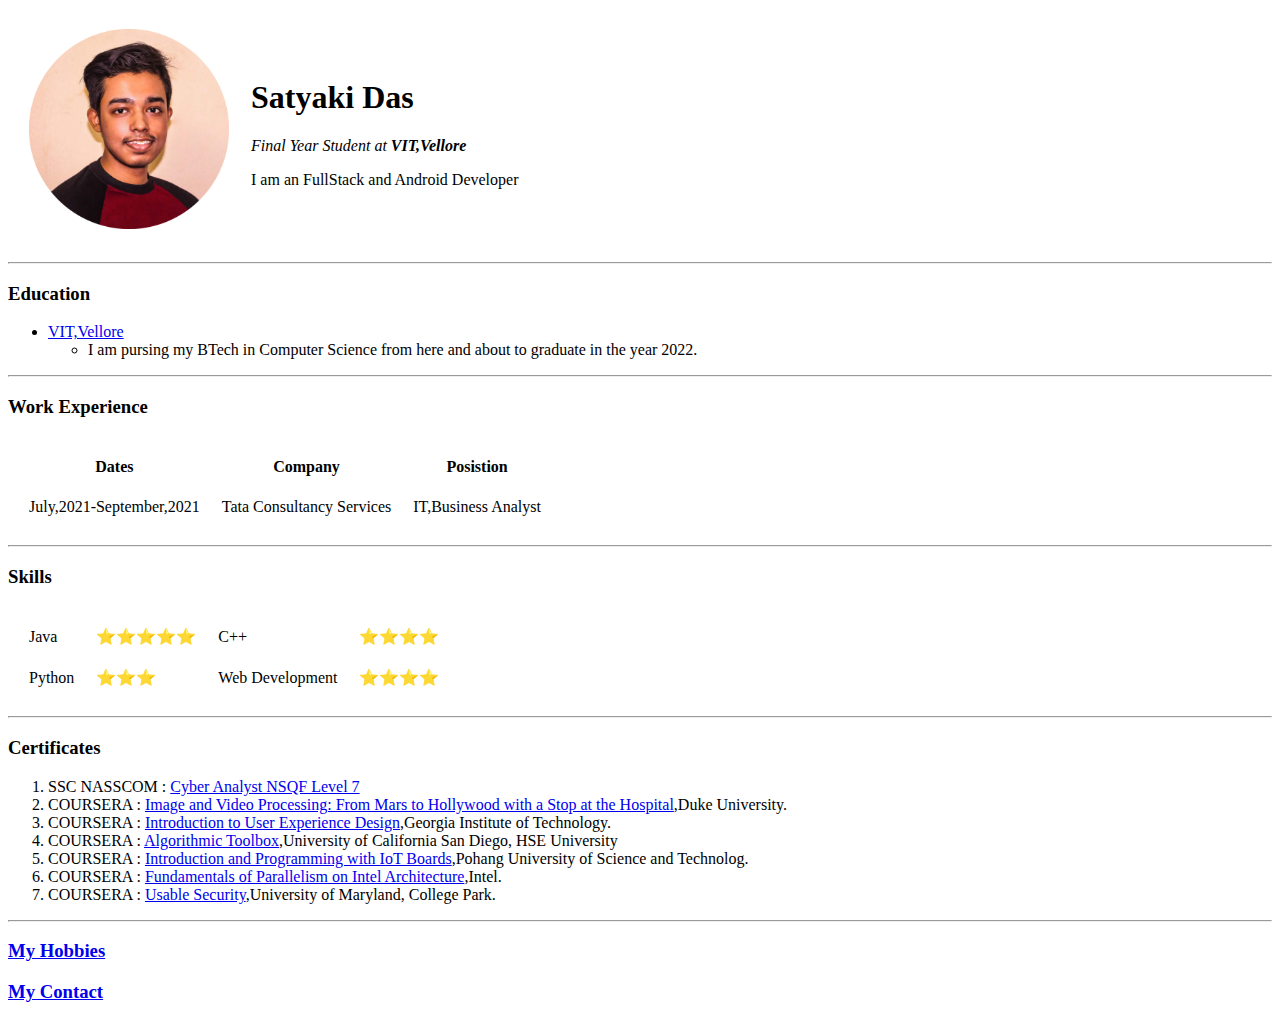
==== index.html @ ef8323fb "Intial cv files" ====
<!DOCTYPE html>
<html lang="en" dir="ltr">

<head>
  <meta charset="utf-8">
  <title>Satyaki's Personal Site</title>
</head>

<body>
  <table cellspacing=20>
    <tr>
      <td><img src="My Pic.png" alt="My Profile Pic" width="200" height="200"></td>
      <td><h1>Satyaki Das</h1>
      <p><em>Final Year Student at <strong>VIT,Vellore</strong></em></p>
      <p>I am an FullStack and Android Developer</p></td>


    </tr>
  </table>

  <hr>
  <h3>Education</h3>
  <ul>
    <li><a href="https://vit.ac.in/">VIT,Vellore</a></li>
    <ul>
      <li>I am pursing my BTech in Computer Science from here and about to graduate in the year 2022.</li>
    </ul>

  </ul>
  <hr>
  <h3>Work Experience</h3>
  <table cellspacing=20>
    <thead>
      <th>Dates</th>
      <th>Company</th>
      <th>Posistion</th>
    </thead>
    <tbody>
      <tr>
        <td>July,2021-September,2021</td>
        <td>Tata Consultancy Services</td>
        <td>IT,Business Analyst</td>
      </tr>
    </tbody>


  </table>
  <hr>
  <h3>Skills</h3>
  <table cellspacing=20>
    <tr>
      <td>Java</td>
      <td>⭐⭐⭐⭐⭐</td>
      <td>C++</td>
      <td>⭐⭐⭐⭐</td>
    </tr>
    <tr>
      <td>Python</td>
      <td>⭐⭐⭐</td>
      <td>Web Development</td>
      <td>⭐⭐⭐⭐</td>
    </tr>
  </table>
  <hr>
  <h3>Certificates</h3>
  <ol>
    <li>SSC NASSCOM : <a href="https://www.linkedin.com/posts/satyaki-das-3420911a0_connections-security-opportunity-activity-6847129995106770945-0iAg">Cyber Analyst NSQF Level 7</a></li>
    <li>COURSERA : <a href="https://coursera.org/share/3985cdfd80720d444b5503b0cc5a2d04">Image and Video Processing: From Mars to Hollywood with a Stop at the Hospital</a>,Duke University.</li>
    <li>COURSERA : <a href="https://coursera.org/share/77d1661758a91016e24d85b051d3ff81">Introduction to User Experience Design</a>,Georgia Institute of Technology.</li>
    <li>COURSERA : <a href="https://coursera.org/share/06041c26bf44059c05a782fed919bb78">Algorithmic Toolbox</a>,University of California San Diego, HSE University</li>
    <li>COURSERA : <a href="https://coursera.org/share/2724da99a3c0a2b30eefb4dbbb7d54d7">Introduction and Programming with IoT Boards</a>,Pohang University of Science and Technolog.</li>
    <li>COURSERA : <a href="https://coursera.org/share/6c51ed43fa6bde8d7b51d504d7fa9c5a">Fundamentals of Parallelism on Intel Architecture</a>,Intel.</li>
    <li>COURSERA : <a href="https://coursera.org/share/bf90b409b855c15ab5054b8893bd11b4">Usable Security</a>,University of Maryland, College Park.</li>
  </ol>
  <hr>
  <h3><a href="hobbies.html">My Hobbies</a></h3>

  <h3><a href="contacts.html">My Contact</a></h3>




</body>

</html>
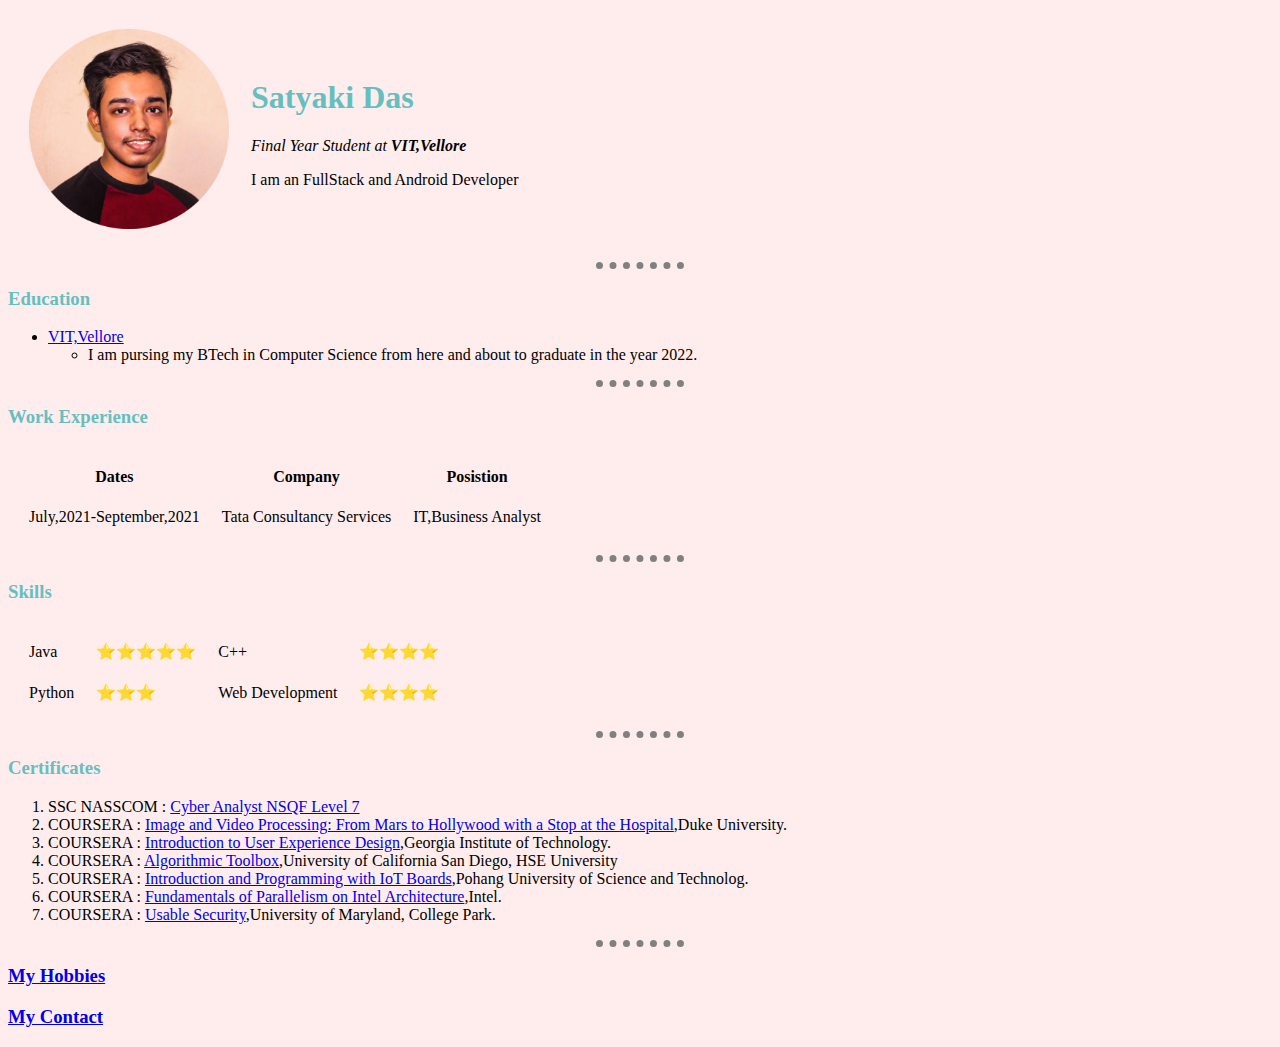
==== commit 230cc9b1: "Commit2" ====
--- a/index.html
+++ b/index.html
@@ -4,6 +4,8 @@
 <head>
   <meta charset="utf-8">
   <title>Satyaki's Personal Site</title>
+  <link rel="stylesheet" href="css/style.css">
+  </style>
 </head>
 
 <body>
--- a/css/style.css
+++ b/css/style.css
@@ -0,0 +1,19 @@
+
+body
+{
+  background-color: #FFEDED;
+}
+h1{
+  color: #66BFBF;
+}
+h3
+{
+  color: #66BFBF;
+}
+hr{
+  background-color: none;
+  border-style: dotted none none;
+  border-color: grey;
+  border-width: 7px;
+  width: 7%;
+}
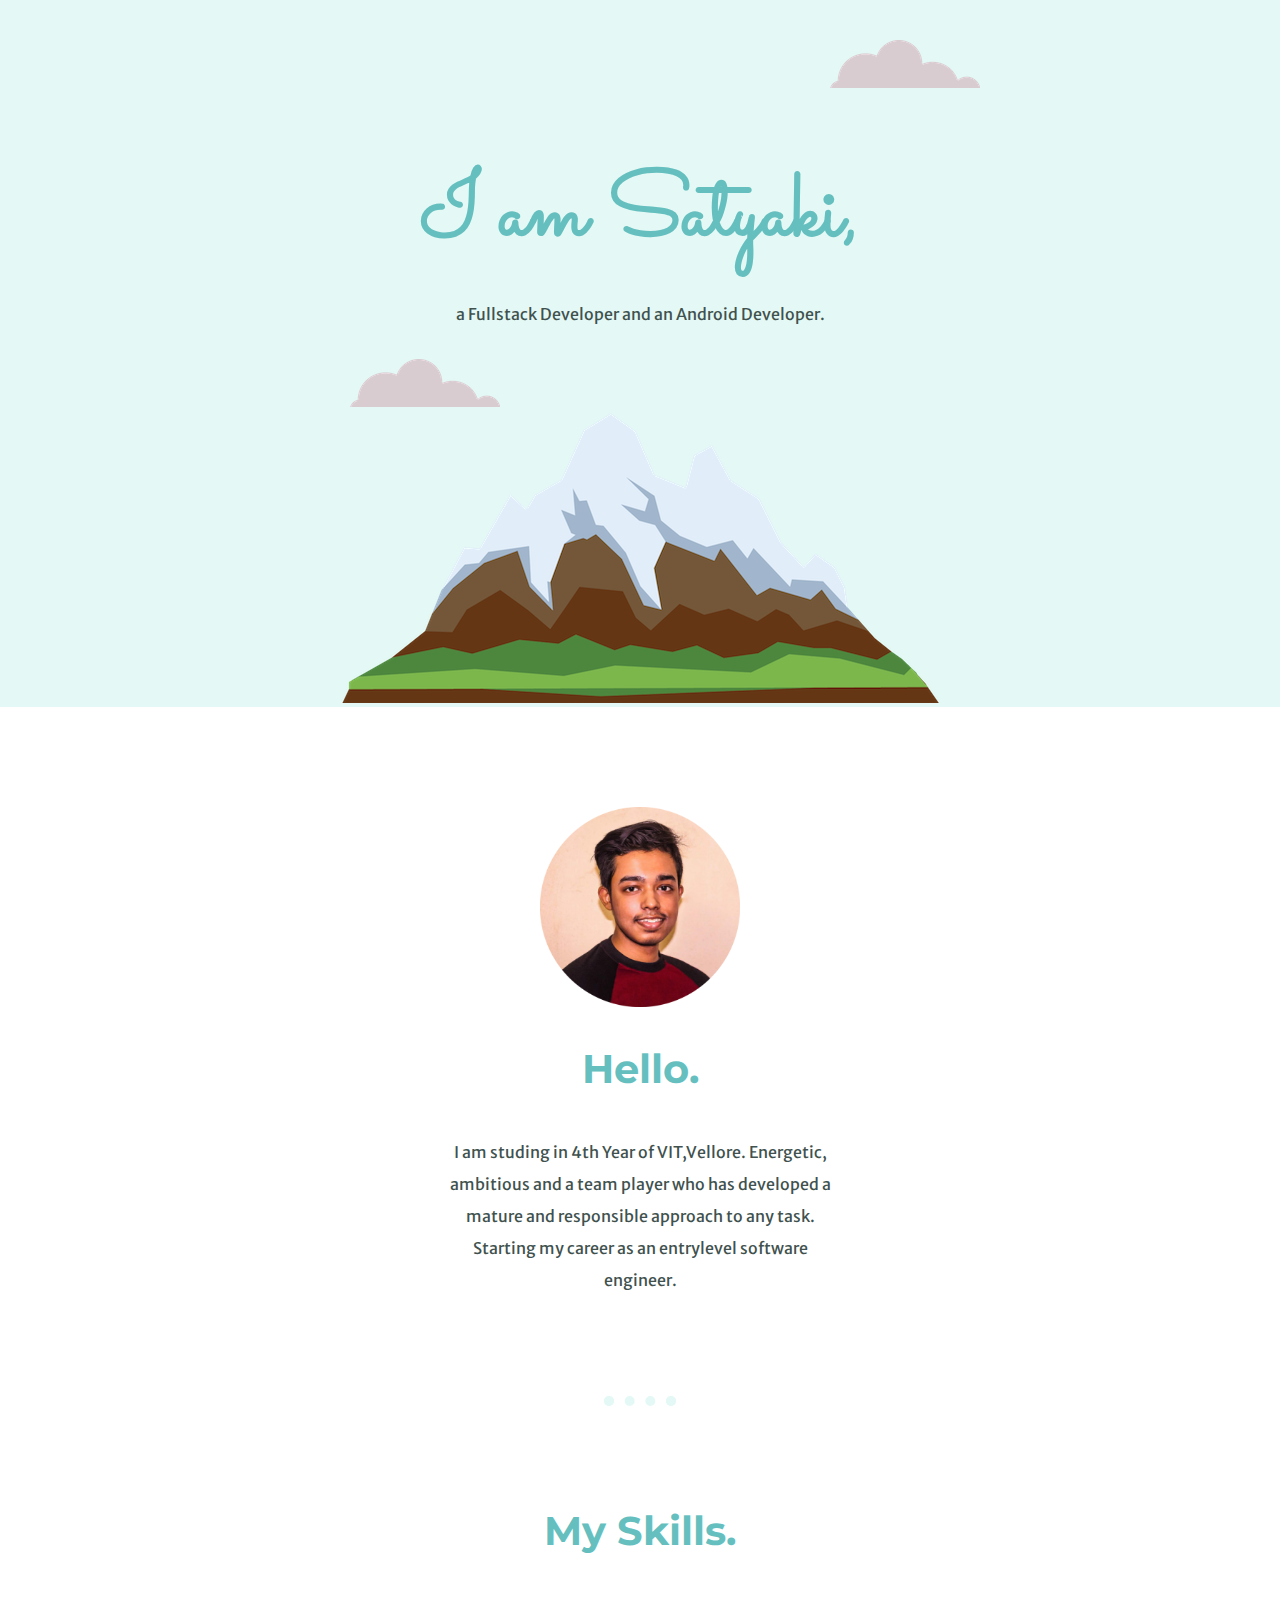
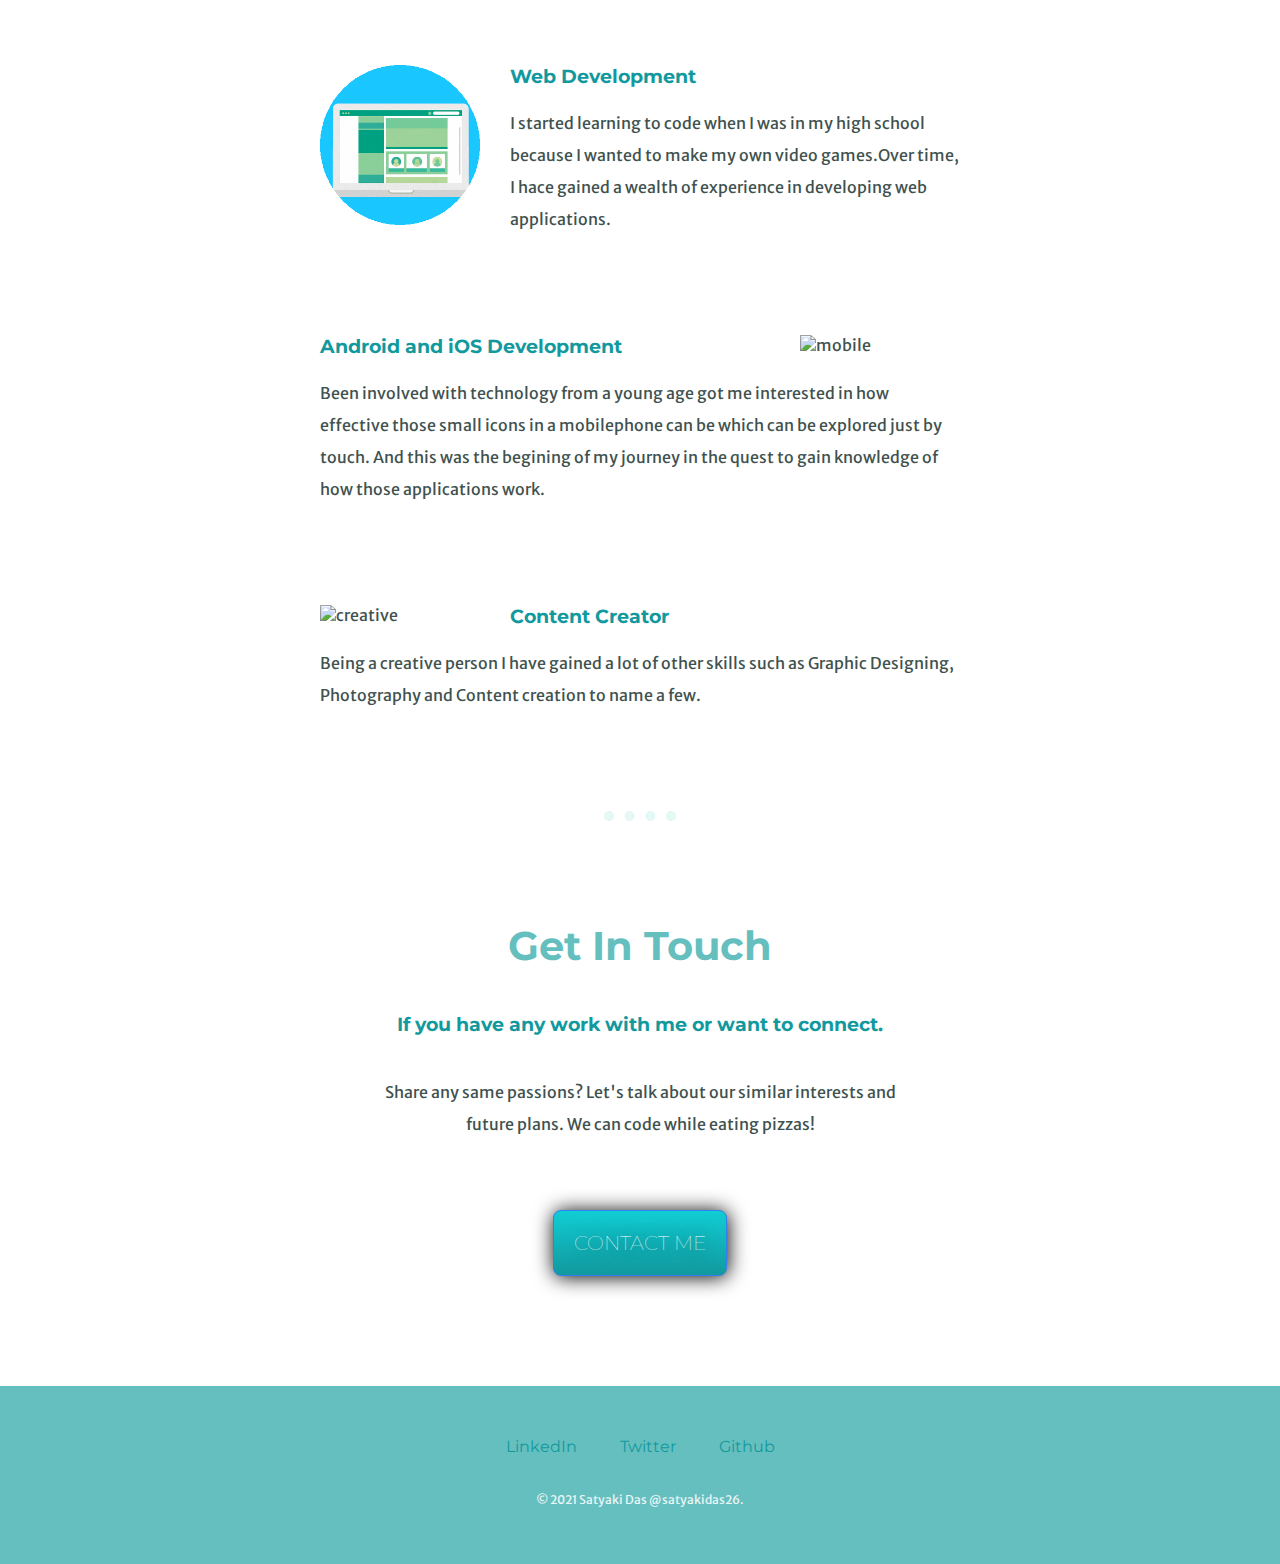
==== commit b468f9b5: "commit3" ====
--- a/index.html
+++ b/index.html
@@ -3,84 +3,69 @@
 
 <head>
   <meta charset="utf-8">
-  <title>Satyaki's Personal Site</title>
+  <title>Satyaki Das</title>
   <link rel="stylesheet" href="css/style.css">
-  </style>
+  <link rel="icon" href="favicon.ico">
+  <link href="https://fonts.googleapis.com/css2?family=Merriweather+Sans&family=Montserrat&family=Sacramento&display=swap" rel="stylesheet">
+
 </head>
 
 <body>
-  <table cellspacing=20>
-    <tr>
-      <td><img src="My Pic.png" alt="My Profile Pic" width="200" height="200"></td>
-      <td><h1>Satyaki Das</h1>
-      <p><em>Final Year Student at <strong>VIT,Vellore</strong></em></p>
-      <p>I am an FullStack and Android Developer</p></td>
+  <div class="topcontainer">
+    <img class="Topcloud" src="images/cloud.png" alt="cloud-img">
+    <div class="a">
+      <h1>I am Satyaki,</h1>
+      <p class="normal">a Fullstack Developer and an Android Developer.</p>
+    </div>
+
+    <img class="Bottomcloud" src="images/cloud.png" alt="cloud-img">
+    <img src="images/mountain.png" alt="mountain-img">
+  </div>
+
+  <div class="middle-container">
+    <div class="profile">
+      <img src="images/My Pic.png" alt="Mypic" height="200px" width="200px">
+      <h2>Hello.</h2>
+      <p class="intro">I am studing in 4th Year of VIT,Vellore. Energetic, ambitious and a team player who has developed a mature and responsible approach to any task. Starting my career as an entrylevel software engineer.</p>
+    </div>
+    <hr>
+    <div class="skills">
+      <h2>My Skills.</h2>
+      <div class="skill-row">
+
+        <img class="skillpic" src="images/webdesign.gif" alt="webdesign">
+
+        <h3>Web Development</h3>
+        <p>I started learning to code when I was in my high school because I wanted to make my own video games.Over time, I hace gained a wealth of experience in developing web applications.</p>
+      </div>
+      <div class="skill-row">
+        <img class="skillpic1" src="images/mobiledev.gif" alt="mobile">
+        <h3>Android and iOS Development</h3>
+        <p>Been involved with technology from a young age got me interested in how effective those small icons in a mobilephone can be which can be explored just by touch. And this was the begining of my journey in the quest to gain knowledge of how
+          those applications work.</p>
+      </div>
+      <div class="skill-row">
+        <img class="skillpic" src="images/creativity.gif" alt="creative">
+        <h3>Content Creator</h3>
+        <p>Being a creative person I have gained a lot of other skills such as Graphic Designing, Photography and Content creation to name a few.</p>
+      </div>
+    </div>
+    <hr>
+    <div class="contact-me">
+      <h2>Get In Touch</h2>
+      <h3>If you have any work with me or want to connect.</h3>
+      <p class="contact1">Share any same passions? Let's talk about our similar interests and future plans. We can code while eating pizzas!</p>
+      <a class="BUTTON_GLC" href="mailto:sanidas29@gmail.com">CONTACT ME</a>
+    </div>
+  </div>
 
 
-    </tr>
-  </table>
-
-  <hr>
-  <h3>Education</h3>
-  <ul>
-    <li><a href="https://vit.ac.in/">VIT,Vellore</a></li>
-    <ul>
-      <li>I am pursing my BTech in Computer Science from here and about to graduate in the year 2022.</li>
-    </ul>
-
-  </ul>
-  <hr>
-  <h3>Work Experience</h3>
-  <table cellspacing=20>
-    <thead>
-      <th>Dates</th>
-      <th>Company</th>
-      <th>Posistion</th>
-    </thead>
-    <tbody>
-      <tr>
-        <td>July,2021-September,2021</td>
-        <td>Tata Consultancy Services</td>
-        <td>IT,Business Analyst</td>
-      </tr>
-    </tbody>
-
-
-  </table>
-  <hr>
-  <h3>Skills</h3>
-  <table cellspacing=20>
-    <tr>
-      <td>Java</td>
-      <td>⭐⭐⭐⭐⭐</td>
-      <td>C++</td>
-      <td>⭐⭐⭐⭐</td>
-    </tr>
-    <tr>
-      <td>Python</td>
-      <td>⭐⭐⭐</td>
-      <td>Web Development</td>
-      <td>⭐⭐⭐⭐</td>
-    </tr>
-  </table>
-  <hr>
-  <h3>Certificates</h3>
-  <ol>
-    <li>SSC NASSCOM : <a href="https://www.linkedin.com/posts/satyaki-das-3420911a0_connections-security-opportunity-activity-6847129995106770945-0iAg">Cyber Analyst NSQF Level 7</a></li>
-    <li>COURSERA : <a href="https://coursera.org/share/3985cdfd80720d444b5503b0cc5a2d04">Image and Video Processing: From Mars to Hollywood with a Stop at the Hospital</a>,Duke University.</li>
-    <li>COURSERA : <a href="https://coursera.org/share/77d1661758a91016e24d85b051d3ff81">Introduction to User Experience Design</a>,Georgia Institute of Technology.</li>
-    <li>COURSERA : <a href="https://coursera.org/share/06041c26bf44059c05a782fed919bb78">Algorithmic Toolbox</a>,University of California San Diego, HSE University</li>
-    <li>COURSERA : <a href="https://coursera.org/share/2724da99a3c0a2b30eefb4dbbb7d54d7">Introduction and Programming with IoT Boards</a>,Pohang University of Science and Technolog.</li>
-    <li>COURSERA : <a href="https://coursera.org/share/6c51ed43fa6bde8d7b51d504d7fa9c5a">Fundamentals of Parallelism on Intel Architecture</a>,Intel.</li>
-    <li>COURSERA : <a href="https://coursera.org/share/bf90b409b855c15ab5054b8893bd11b4">Usable Security</a>,University of Maryland, College Park.</li>
-  </ol>
-  <hr>
-  <h3><a href="hobbies.html">My Hobbies</a></h3>
-
-  <h3><a href="contacts.html">My Contact</a></h3>
-
-
-
+  <div class="bottom-container">
+    <a class="footer-link" href="https://www.linkedin.com/in/satyaki-das-3420911a0">LinkedIn</a>
+    <a class="footer-link" href="https://twitter.com/Satyakidas26">Twitter</a>
+    <a class="footer-link" href="https://github.com/Sani2912">Github</a>
+    <p class="copyright">© 2021 Satyaki Das @satyakidas26.</p>
+  </div>
 
 </body>
 
--- a/css/style.css
+++ b/css/style.css
@@ -1,19 +1,157 @@
+body{
+  margin: 0;
+  color: #40514E;
+  text-align: center;
+  font-family: 'Merriweather Sans', sans-serif;
 
-body
-{
-  background-color: #FFEDED;
+}
+div{
+  background-color:none;
 }
 h1{
+  font-family: 'Sacramento', cursive;
+  margin: 50px auto 0 auto;
+  font-size: 5.625rem;
   color: #66BFBF;
+
+
+
+}
+h2
+{
+  font-family: 'Montserrat', sans-serif;
+  font-size: 2.5rem;
+  color: #66BFBF;
+  padding-bottom: 10px;
 }
 h3
 {
-  color: #66BFBF;
+  font-family: 'Montserrat', sans-serif;
+  color: #11999E;
+}
+a{
+  color: #11999E;
+  font-family: 'Montserrat', sans-serif;
+  margin:10px 20px;
+  text-decoration: none;
+
+}
+a:hover{
+  color: #EAF6F6;
+
+}
+p.normal
+{
+  font-weight: normal;
+}
+div.a {
+  line-height: normal;
+}
+p
+{
+  line-height: 2;
 }
 hr{
-  background-color: none;
-  border-style: dotted none none;
-  border-color: grey;
-  border-width: 7px;
-  width: 7%;
+  border: dotted #E4F9F5 10px;
+  border-bottom: none;
+  width: 4%;
+  margin:100px auto;
+
 }
+.topcontainer{
+  background-color: #E4F9F5;
+  position: relative;
+  padding-top: 100px;
+}
+.middle-container{
+  margin: 100px 0;
+}
+
+.contact1{
+  width: 40%;
+  margin: 40px auto 60px;
+
+}
+
+.bottom-container{
+  background-color: #66BFBF;
+  padding:50px 0 20px;
+
+}
+.Bottomcloud{
+  position: absolute;
+  left: 350px;
+  bottom: 300px;
+}
+.copyright{
+  color: #EAF6F6;
+  font-size: 0.75rem;
+  padding: 20px 0px;
+}
+.Topcloud{
+  position: absolute;
+  right: 300px;
+  top:40px;
+}
+.skill-row{
+  width: 50%;
+  margin:100px auto 100px auto;
+  text-align: left;
+
+}
+.skillpic1
+{
+  width: 25%;
+  float: right;
+  margin-left: 30px;
+}
+.skillpic
+{
+  width: 25%;
+  float: left;
+  margin-right: 30px;
+}
+.intro{
+  width: 30%;
+  margin: auto;
+}
+
+.BUTTON_GLC {
+   background: #11CDD4;
+   background-image: -webkit-linear-gradient(top, #11CDD4, #11999E);
+   background-image: -moz-linear-gradient(top, #11CDD4, #11999E);
+   background-image: -ms-linear-gradient(top, #11CDD4, #11999E);
+   background-image: -o-linear-gradient(top, #11CDD4, #11999E);
+   background-image: -webkit-gradient(to bottom, #11CDD4, #11999E);
+   -webkit-border-radius: 8px;
+   -moz-border-radius: 8px;
+   border-radius: 8px;
+   color: #FFFFFF;
+   font-family: 'Montserrat', sans-serif;;
+   font-size: 20px;
+   font-weight: 100;
+   padding: 20px;
+   -webkit-box-shadow: 1px 1px 20px 0 #000000;
+   -moz-box-shadow: 1px 1px 20px 0 #000000;
+   box-shadow: 1px 1px 20px 0 #000000;
+   text-shadow: 1px 1px 20px #000000;
+   border: solid #337FED 1px;
+   text-decoration: none;
+   display: inline-block;
+   cursor: pointer;
+   text-align: center;
+}
+
+.BUTTON_GLC:hover {
+   border: solid #337FED 1px;
+   background: #30E3CB;
+   background-image: -webkit-linear-gradient(top, #30E3CB, #2BC48D);
+   background-image: -moz-linear-gradient(top, #30E3CB, #2BC48D);
+   background-image: -ms-linear-gradient(top, #30E3CB, #2BC48D);
+   background-image: -o-linear-gradient(top, #30E3CB, #2BC48D);
+   background-image: -webkit-gradient(to bottom, #30E3CB, #2BC48D);
+   -webkit-border-radius: 20px;
+   -moz-border-radius: 20px;
+   border-radius: 20px;
+   text-decoration: none;
+}
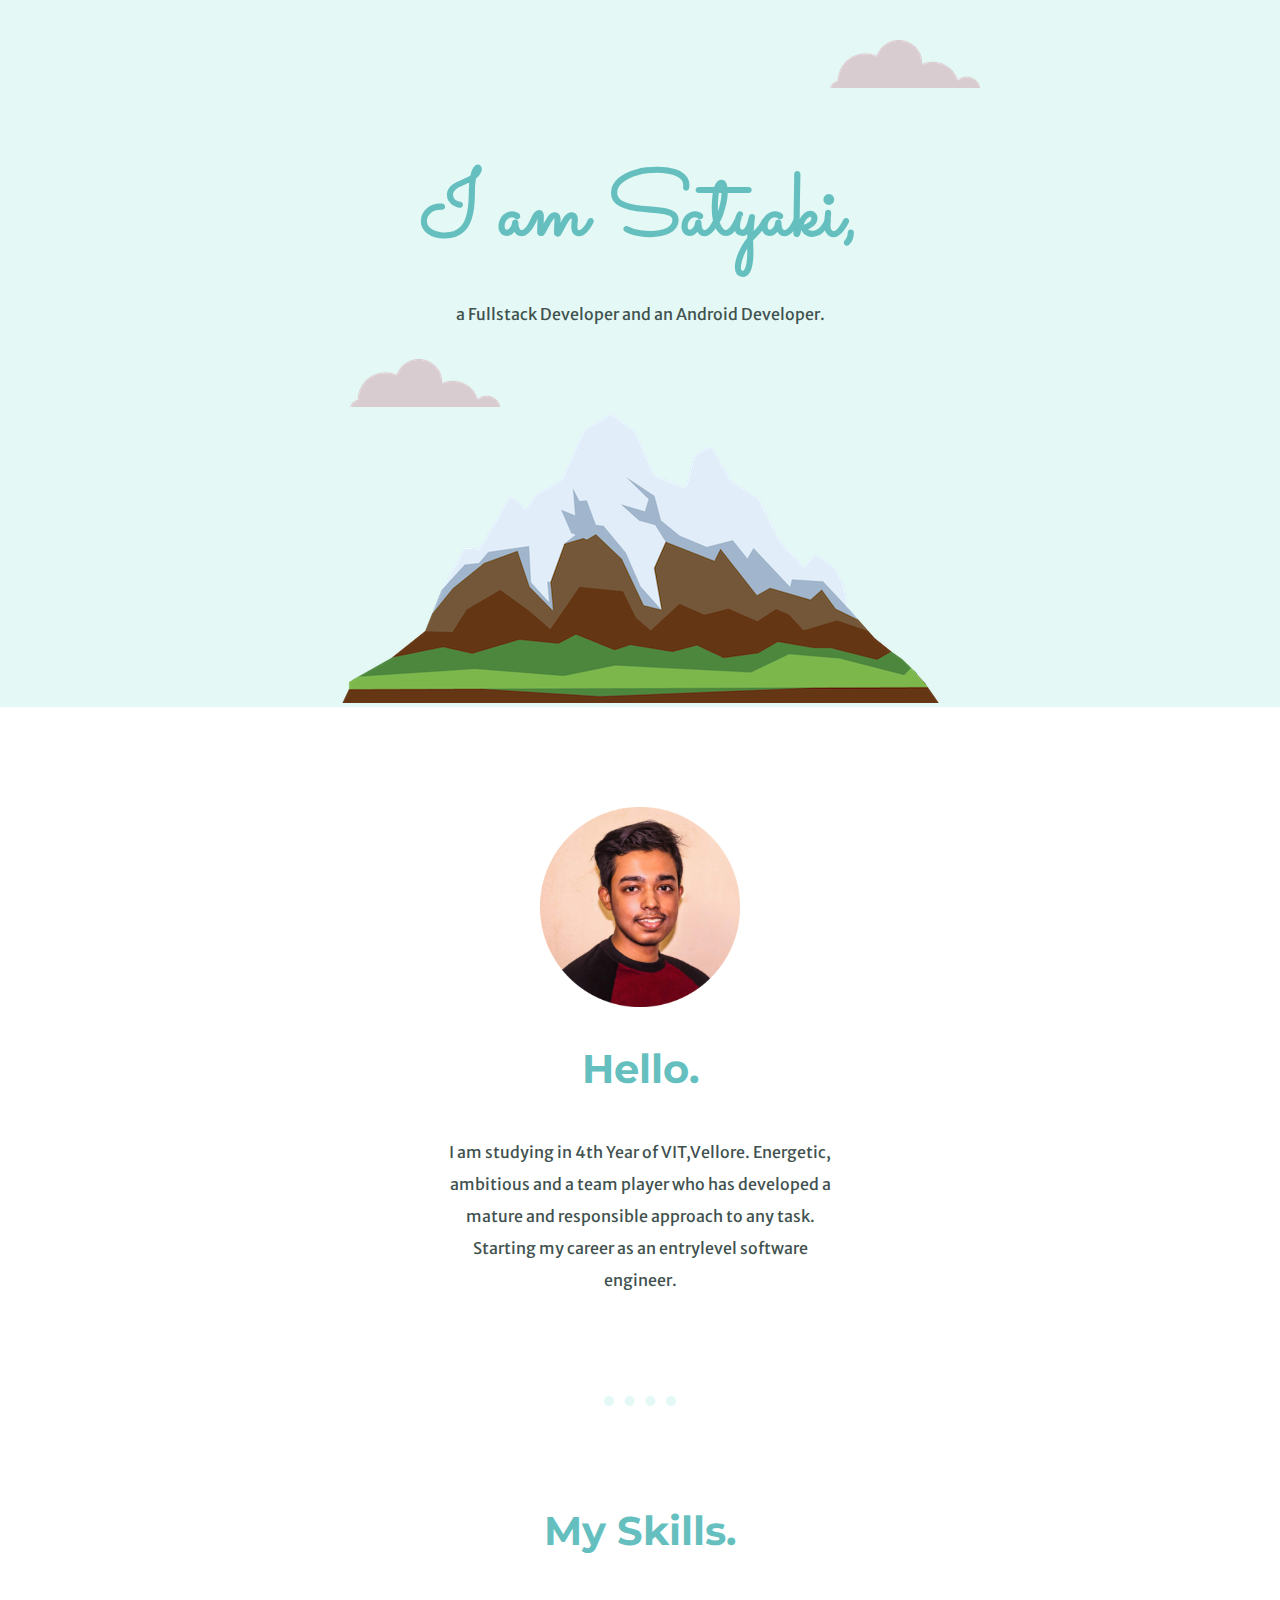
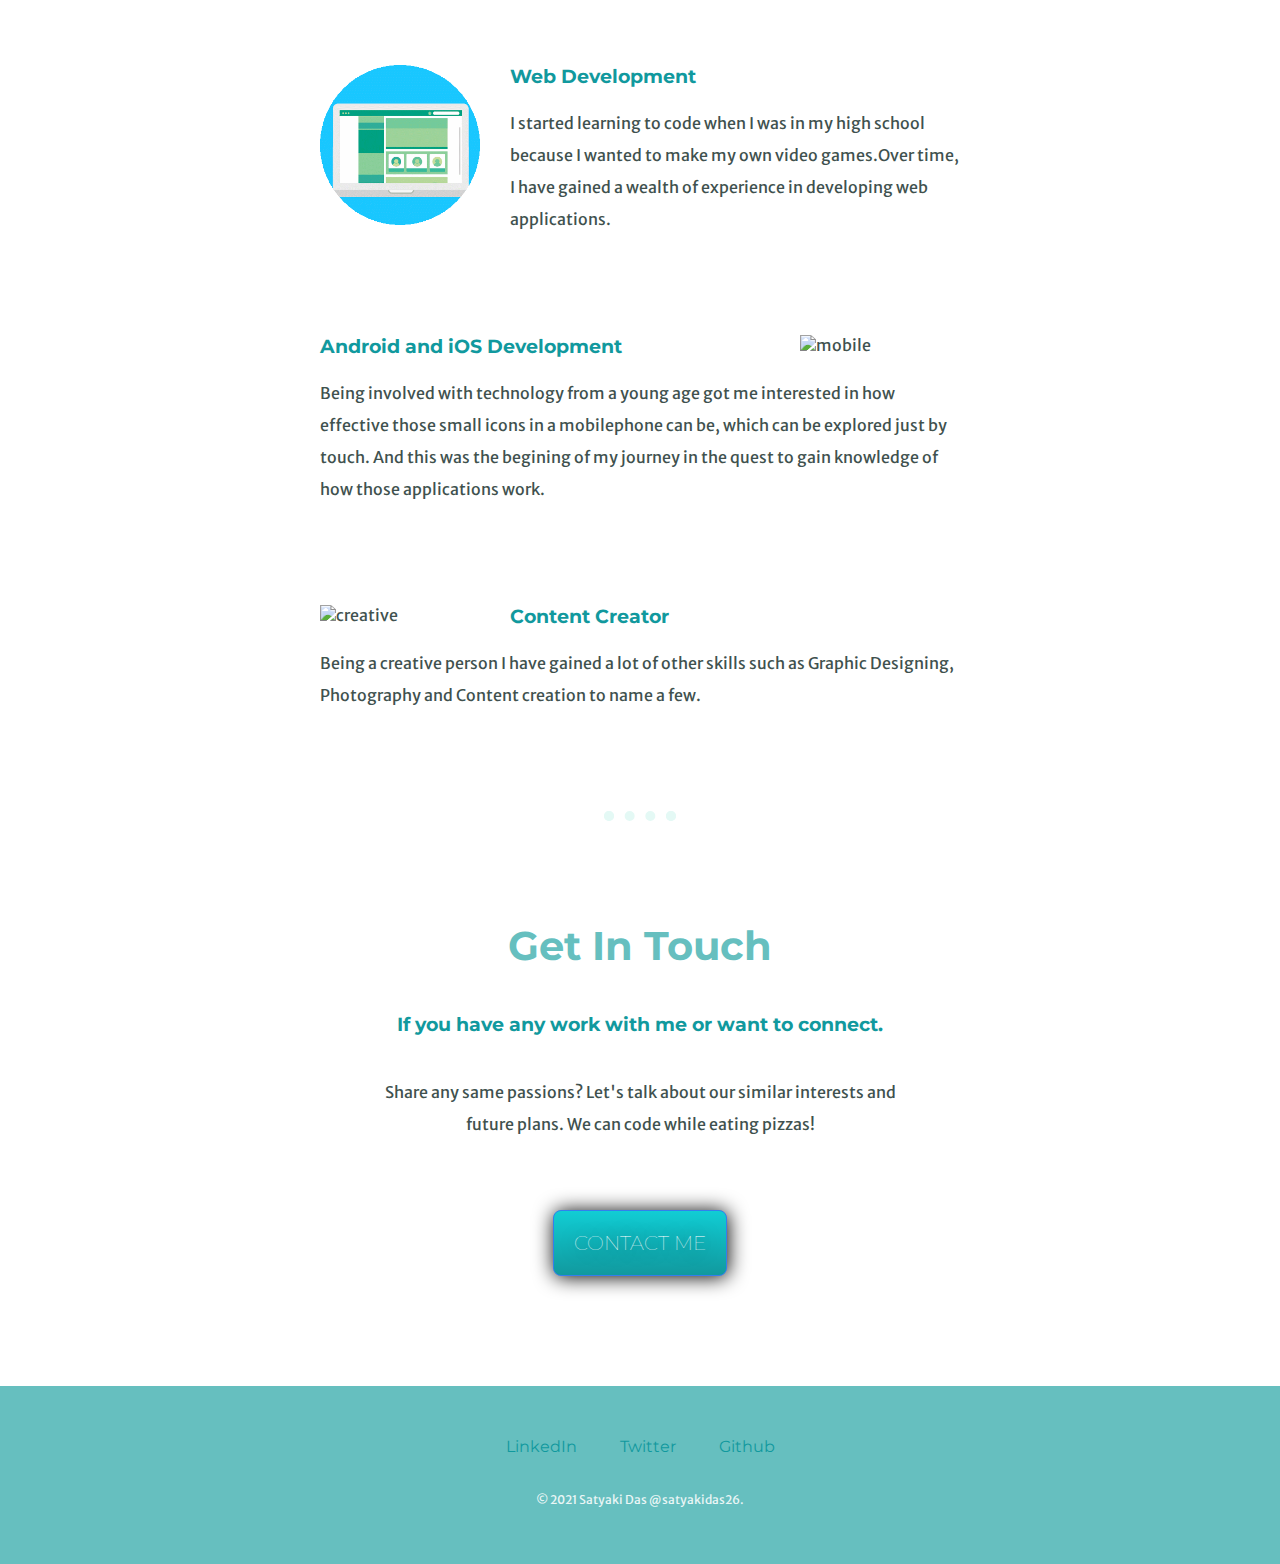
==== commit b7c26f26: "English changes" ====
--- a/index.html
+++ b/index.html
@@ -26,7 +26,7 @@
     <div class="profile">
       <img src="images/My Pic.png" alt="Mypic" height="200px" width="200px">
       <h2>Hello.</h2>
-      <p class="intro">I am studing in 4th Year of VIT,Vellore. Energetic, ambitious and a team player who has developed a mature and responsible approach to any task. Starting my career as an entrylevel software engineer.</p>
+      <p class="intro">I am studying in 4th Year of VIT,Vellore. Energetic, ambitious and a team player who has developed a mature and responsible approach to any task. Starting my career as an entrylevel software engineer.</p>
     </div>
     <hr>
     <div class="skills">
@@ -36,12 +36,12 @@
         <img class="skillpic" src="images/webdesign.gif" alt="webdesign">
 
         <h3>Web Development</h3>
-        <p>I started learning to code when I was in my high school because I wanted to make my own video games.Over time, I hace gained a wealth of experience in developing web applications.</p>
+        <p>I started learning to code when I was in my high school because I wanted to make my own video games.Over time, I have gained a wealth of experience in developing web applications.</p>
       </div>
       <div class="skill-row">
         <img class="skillpic1" src="images/mobiledev.gif" alt="mobile">
         <h3>Android and iOS Development</h3>
-        <p>Been involved with technology from a young age got me interested in how effective those small icons in a mobilephone can be which can be explored just by touch. And this was the begining of my journey in the quest to gain knowledge of how
+        <p>Being involved with technology from a young age got me interested in how effective those small icons in a mobilephone can be, which can be explored just by touch. And this was the begining of my journey in the quest to gain knowledge of how
           those applications work.</p>
       </div>
       <div class="skill-row">
